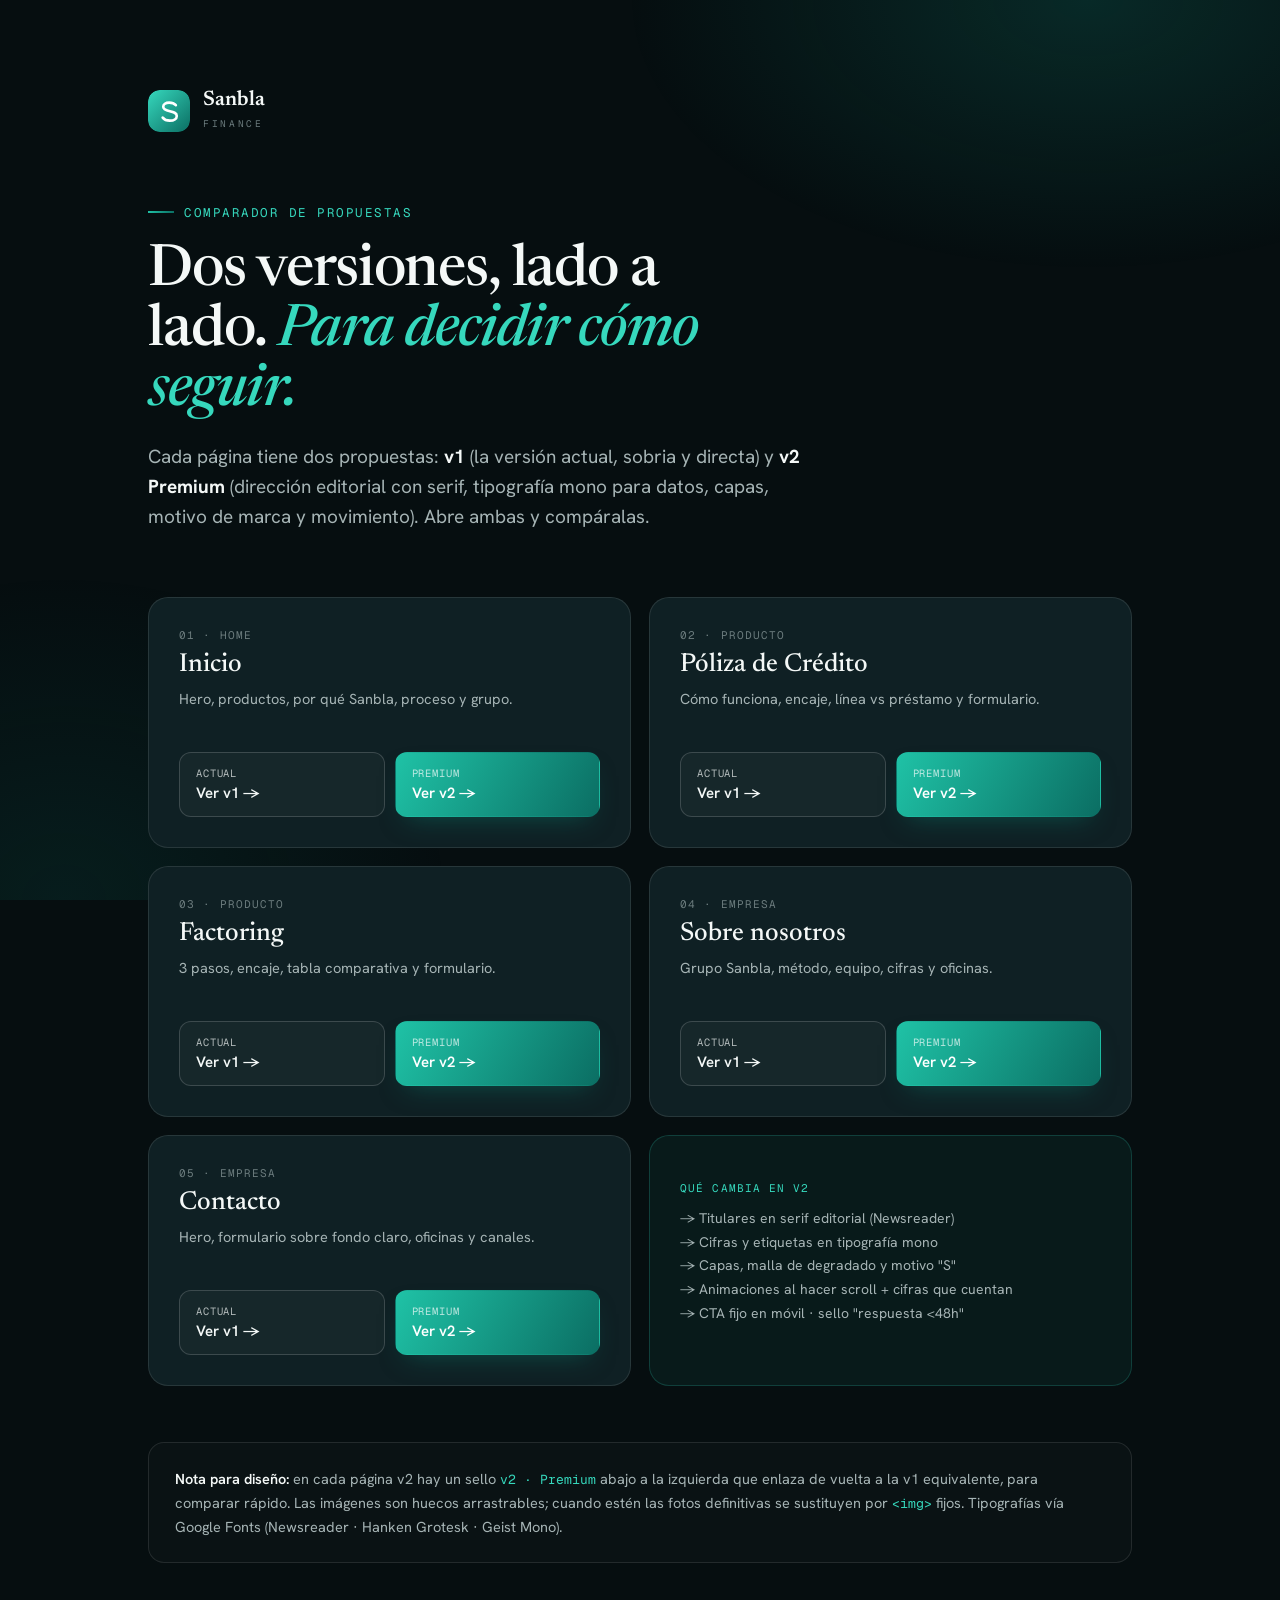
==== index.html @ 4111dd68 "Add files via upload" ====
<!DOCTYPE html>
<html lang="es">
<head>
<meta charset="UTF-8" />
<meta name="viewport" content="width=device-width, initial-scale=1.0" />
<title>Comparador · Sanbla Finance — v1 vs v2</title>
<link rel="preconnect" href="https://fonts.googleapis.com" />
<link rel="preconnect" href="https://fonts.gstatic.com" crossorigin />
<link href="https://fonts.googleapis.com/css2?family=Newsreader:ital,opsz,wght@0,6..72,400;0,6..72,500;0,6..72,600;1,6..72,500&family=Hanken+Grotesk:wght@400;500;600;700&family=Geist+Mono:wght@400;500&display=swap" rel="stylesheet" />
<style>
  :root{
    --teal-300:#36D8BD;--teal-600:#0E8C7C;--teal-700:#0B6E63;
    --ink-980:#060E10;--ink-900:#0B181B;--ink-850:#0F2024;
    --grad:linear-gradient(118deg,#1FC2A6,#0B6E63);
    --line:rgba(255,255,255,.1);--line2:rgba(255,255,255,.16);
    --on:#F4F8F7;--mut:#A6B4B5;--faint:#6B7B7D;
    --mono:"Geist Mono",ui-monospace,monospace;
    --serif:"Newsreader",Georgia,serif;
    --body:"Hanken Grotesk",system-ui,sans-serif;
  }
  *{box-sizing:border-box;}
  body{margin:0;background:var(--ink-980);color:var(--on);font-family:var(--body);-webkit-font-smoothing:antialiased;min-height:100vh;}
  .bg{position:fixed;inset:0;z-index:0;pointer-events:none;background:radial-gradient(60% 50% at 85% 0%,rgba(18,168,146,.18),transparent 60%),radial-gradient(50% 60% at 5% 100%,rgba(11,110,99,.16),transparent 60%);}
  .wrap{position:relative;z-index:1;max-width:1080px;margin:0 auto;padding:clamp(40px,7vw,96px) clamp(20px,5vw,48px);}
  .top{display:flex;align-items:center;gap:13px;}
  .mark{width:42px;height:42px;border-radius:12px;}
  .brand b{font-family:var(--serif);font-weight:600;font-size:21px;display:block;line-height:1;}
  .brand span{font-family:var(--mono);font-size:9.5px;letter-spacing:.28em;text-transform:uppercase;color:var(--faint);}
  .kick{font-family:var(--mono);font-size:12.5px;letter-spacing:.12em;text-transform:uppercase;color:var(--teal-300);margin-top:clamp(40px,6vw,72px);display:inline-flex;align-items:center;gap:10px;}
  .kick::before{content:"";width:26px;height:1.5px;background:var(--grad);}
  h1{font-family:var(--serif);font-weight:500;font-size:clamp(34px,5.4vw,58px);line-height:1.04;letter-spacing:-.02em;margin:20px 0 0;max-width:18ch;}
  h1 em{font-style:italic;color:var(--teal-300);}
  .lede{color:var(--mut);font-size:19px;margin-top:20px;max-width:60ch;line-height:1.6;}
  .grid{margin-top:clamp(40px,6vw,64px);display:grid;grid-template-columns:repeat(2,1fr);gap:18px;}
  .card{background:var(--ink-850);border:1px solid var(--line);border-radius:20px;padding:30px;transition:border-color .2s ease,transform .2s ease;}
  .card:hover{border-color:rgba(54,216,189,.4);transform:translateY(-3px);}
  .card .pg{font-family:var(--mono);font-size:11px;letter-spacing:.1em;text-transform:uppercase;color:var(--faint);}
  .card h2{font-family:var(--serif);font-weight:500;font-size:26px;margin:10px 0 0;}
  .card p{color:var(--mut);font-size:14.5px;margin-top:10px;line-height:1.5;min-height:42px;}
  .links{display:flex;gap:10px;margin-top:22px;}
  .lk{flex:1;display:flex;flex-direction:column;gap:3px;padding:13px 16px;border-radius:12px;text-decoration:none;border:1px solid var(--line2);transition:all .18s ease;}
  .lk small{font-family:var(--mono);font-size:10.5px;letter-spacing:.08em;text-transform:uppercase;opacity:.7;}
  .lk b{font-size:15px;font-weight:600;}
  .lk.v1{background:rgba(255,255,255,.03);color:var(--on);}
  .lk.v1:hover{background:rgba(255,255,255,.08);border-color:rgba(255,255,255,.3);}
  .lk.v2{background:var(--grad);color:#fff;border-color:transparent;box-shadow:0 12px 26px -12px rgba(11,110,99,.6);}
  .lk.v2:hover{transform:translateY(-2px);box-shadow:0 18px 34px -12px rgba(11,110,99,.7);}
  .note{margin-top:clamp(36px,5vw,56px);padding:24px 26px;border:1px solid var(--line);border-radius:16px;background:rgba(255,255,255,.02);color:var(--mut);font-size:14.5px;line-height:1.65;}
  .note b{color:var(--on);font-weight:600;}
  .note .mono{font-family:var(--mono);color:var(--teal-300);font-size:13px;}
  @media(max-width:680px){.grid{grid-template-columns:1fr;}}
</style>
</head>
<body>
<div class="bg"></div>
<div class="wrap">
  <div class="top">
    <svg class="mark" viewBox="0 0 40 40" aria-hidden="true"><defs><linearGradient id="lg" x1="0" y1="0" x2="1" y2="1"><stop offset="0" stop-color="#36D8BD"/><stop offset="1" stop-color="#0B6E63"/></linearGradient></defs><rect width="40" height="40" rx="11" fill="url(#lg)"/><path d="M26.5 14.5C25 12.8 22.7 12 20.2 12c-3.4 0-5.7 1.6-5.7 4 0 5.6 12.9 2.8 12.9 8.7 0 2.7-2.7 4.5-6.6 4.5-2.9 0-5.4-1-6.8-2.9" fill="none" stroke="#fff" stroke-width="2.5" stroke-linecap="round" stroke-linejoin="round"/></svg>
    <span class="brand"><b>Sanbla</b><span>Finance</span></span>
  </div>

  <span class="kick">Comparador de propuestas</span>
  <h1>Dos versiones, lado a lado. <em>Para decidir cómo seguir.</em></h1>
  <p class="lede">Cada página tiene dos propuestas: <b style="color:var(--on)">v1</b> (la versión actual, sobria y directa) y <b style="color:var(--on)">v2 Premium</b> (dirección editorial con serif, tipografía mono para datos, capas, motivo de marca y movimiento). Abre ambas y compáralas.</p>

  <div class="grid">
    <div class="card">
      <div class="pg">01 · Home</div>
      <h2>Inicio</h2>
      <p>Hero, productos, por qué Sanbla, proceso y grupo.</p>
      <div class="links"><a class="lk v1" href="Inicio.html"><small>Actual</small><b>Ver v1 →</b></a><a class="lk v2" href="Inicio-v2.html"><small>Premium</small><b>Ver v2 →</b></a></div>
    </div>
    <div class="card">
      <div class="pg">02 · Producto</div>
      <h2>Póliza de Crédito</h2>
      <p>Cómo funciona, encaje, línea vs préstamo y formulario.</p>
      <div class="links"><a class="lk v1" href="Poliza.html"><small>Actual</small><b>Ver v1 →</b></a><a class="lk v2" href="Poliza-v2.html"><small>Premium</small><b>Ver v2 →</b></a></div>
    </div>
    <div class="card">
      <div class="pg">03 · Producto</div>
      <h2>Factoring</h2>
      <p>3 pasos, encaje, tabla comparativa y formulario.</p>
      <div class="links"><a class="lk v1" href="Factoring.html"><small>Actual</small><b>Ver v1 →</b></a><a class="lk v2" href="Factoring-v2.html"><small>Premium</small><b>Ver v2 →</b></a></div>
    </div>
    <div class="card">
      <div class="pg">04 · Empresa</div>
      <h2>Sobre nosotros</h2>
      <p>Grupo Sanbla, método, equipo, cifras y oficinas.</p>
      <div class="links"><a class="lk v1" href="Sobre-nosotros.html"><small>Actual</small><b>Ver v1 →</b></a><a class="lk v2" href="Sobre-nosotros-v2.html"><small>Premium</small><b>Ver v2 →</b></a></div>
    </div>
    <div class="card">
      <div class="pg">05 · Empresa</div>
      <h2>Contacto</h2>
      <p>Hero, formulario sobre fondo claro, oficinas y canales.</p>
      <div class="links"><a class="lk v1" href="Contacto.html"><small>Actual</small><b>Ver v1 →</b></a><a class="lk v2" href="Contacto-v2.html"><small>Premium</small><b>Ver v2 →</b></a></div>
    </div>
    <div class="card" style="display:flex;flex-direction:column;justify-content:center;background:rgba(54,216,189,.06);border-color:rgba(54,216,189,.2);">
      <div class="pg" style="color:var(--teal-300);">Qué cambia en v2</div>
      <p style="color:var(--mut);font-size:14px;line-height:1.7;margin-top:12px;min-height:0;">→ Titulares en serif editorial (Newsreader)<br/>→ Cifras y etiquetas en tipografía mono<br/>→ Capas, malla de degradado y motivo "S"<br/>→ Animaciones al hacer scroll + cifras que cuentan<br/>→ CTA fijo en móvil · sello "respuesta &lt;48h"</p>
    </div>
  </div>

  <div class="note">
    <b>Nota para diseño:</b> en cada página v2 hay un sello <span class="mono">v2 · Premium</span> abajo a la izquierda que enlaza de vuelta a la v1 equivalente, para comparar rápido. Las imágenes son huecos arrastrables; cuando estén las fotos definitivas se sustituyen por <span class="mono">&lt;img&gt;</span> fijos. Tipografías vía Google Fonts (Newsreader · Hanken Grotesk · Geist Mono).
  </div>
</div>
</body>
</html>
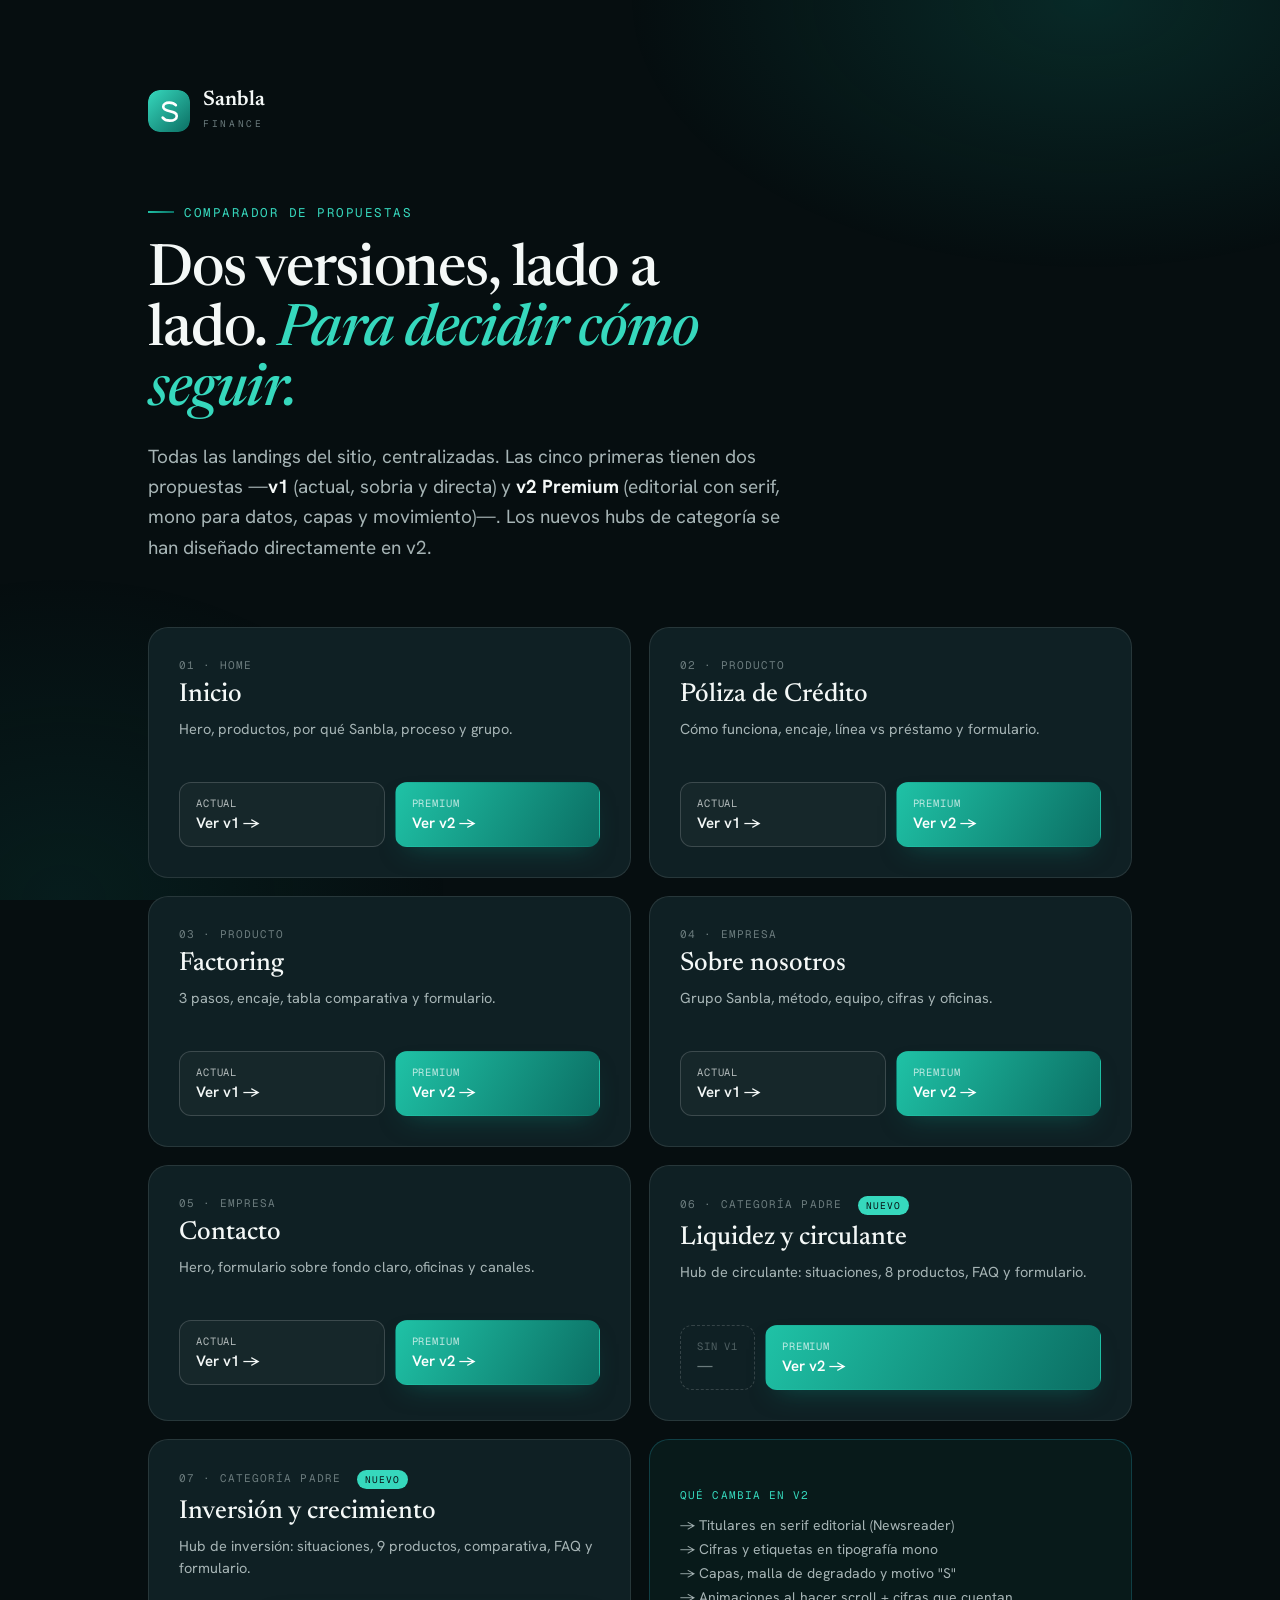
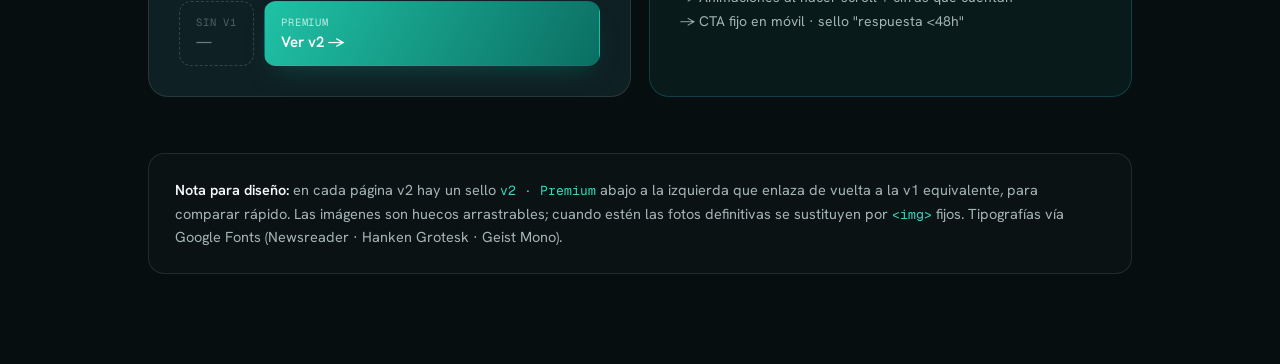
==== commit c4f2a061: "Add files via upload" ====
--- a/index.html
+++ b/index.html
@@ -45,6 +45,9 @@
   .lk.v1:hover{background:rgba(255,255,255,.08);border-color:rgba(255,255,255,.3);}
   .lk.v2{background:var(--grad);color:#fff;border-color:transparent;box-shadow:0 12px 26px -12px rgba(11,110,99,.6);}
   .lk.v2:hover{transform:translateY(-2px);box-shadow:0 18px 34px -12px rgba(11,110,99,.7);}
+  .lk.na{flex:0 0 auto;background:transparent;color:var(--faint);border-style:dashed;cursor:default;}
+  .lk.na:hover{transform:none;background:transparent;}
+  .tag-new{display:inline-block;font-family:var(--mono);font-size:9.5px;letter-spacing:.1em;text-transform:uppercase;color:#081214;background:var(--teal-300);padding:3px 8px;border-radius:999px;margin-left:8px;vertical-align:middle;}
   .note{margin-top:clamp(36px,5vw,56px);padding:24px 26px;border:1px solid var(--line);border-radius:16px;background:rgba(255,255,255,.02);color:var(--mut);font-size:14.5px;line-height:1.65;}
   .note b{color:var(--on);font-weight:600;}
   .note .mono{font-family:var(--mono);color:var(--teal-300);font-size:13px;}
@@ -61,7 +64,7 @@
 
   <span class="kick">Comparador de propuestas</span>
   <h1>Dos versiones, lado a lado. <em>Para decidir cómo seguir.</em></h1>
-  <p class="lede">Cada página tiene dos propuestas: <b style="color:var(--on)">v1</b> (la versión actual, sobria y directa) y <b style="color:var(--on)">v2 Premium</b> (dirección editorial con serif, tipografía mono para datos, capas, motivo de marca y movimiento). Abre ambas y compáralas.</p>
+  <p class="lede">Todas las landings del sitio, centralizadas. Las cinco primeras tienen dos propuestas —<b style="color:var(--on)">v1</b> (actual, sobria y directa) y <b style="color:var(--on)">v2 Premium</b> (editorial con serif, mono para datos, capas y movimiento)—. Los nuevos hubs de categoría se han diseñado directamente en v2.</p>
 
   <div class="grid">
     <div class="card">
@@ -94,7 +97,19 @@
       <p>Hero, formulario sobre fondo claro, oficinas y canales.</p>
       <div class="links"><a class="lk v1" href="Contacto.html"><small>Actual</small><b>Ver v1 →</b></a><a class="lk v2" href="Contacto-v2.html"><small>Premium</small><b>Ver v2 →</b></a></div>
     </div>
-    <div class="card" style="display:flex;flex-direction:column;justify-content:center;background:rgba(54,216,189,.06);border-color:rgba(54,216,189,.2);">
+    <div class="card">
+      <div class="pg">06 · Categoría padre <span class="tag-new">Nuevo</span></div>
+      <h2>Liquidez y circulante</h2>
+      <p>Hub de circulante: situaciones, 8 productos, FAQ y formulario.</p>
+      <div class="links"><span class="lk na"><small>Sin v1</small><b>—</b></span><a class="lk v2" href="Liquidez-v2.html"><small>Premium</small><b>Ver v2 →</b></a></div>
+    </div>
+    <div class="card">
+      <div class="pg">07 · Categoría padre <span class="tag-new">Nuevo</span></div>
+      <h2>Inversión y crecimiento</h2>
+      <p>Hub de inversión: situaciones, 9 productos, comparativa, FAQ y formulario.</p>
+      <div class="links"><span class="lk na"><small>Sin v1</small><b>—</b></span><a class="lk v2" href="Inversion-v2.html"><small>Premium</small><b>Ver v2 →</b></a></div>
+    </div>
+    <div class="card" style="display:flex;flex-direction:column;justify-content:center;background:rgba(54,216,189,.06);border-color:rgba(54,216,239,.2);">
       <div class="pg" style="color:var(--teal-300);">Qué cambia en v2</div>
       <p style="color:var(--mut);font-size:14px;line-height:1.7;margin-top:12px;min-height:0;">→ Titulares en serif editorial (Newsreader)<br/>→ Cifras y etiquetas en tipografía mono<br/>→ Capas, malla de degradado y motivo "S"<br/>→ Animaciones al hacer scroll + cifras que cuentan<br/>→ CTA fijo en móvil · sello "respuesta &lt;48h"</p>
     </div>
@@ -104,5 +119,9 @@
     <b>Nota para diseño:</b> en cada página v2 hay un sello <span class="mono">v2 · Premium</span> abajo a la izquierda que enlaza de vuelta a la v1 equivalente, para comparar rápido. Las imágenes son huecos arrastrables; cuando estén las fotos definitivas se sustituyen por <span class="mono">&lt;img&gt;</span> fijos. Tipografías vía Google Fonts (Newsreader · Hanken Grotesk · Geist Mono).
   </div>
 </div>
+
+<template id="__bundler_thumbnail" data-bg-color="#060E10">
+  <svg viewBox="0 0 1200 800" xmlns="http://www.w3.org/2000/svg"><defs><linearGradient id="tg" x1="0" y1="0" x2="1" y2="1"><stop offset="0" stop-color="#36D8BD"/><stop offset="1" stop-color="#0B6E63"/></linearGradient></defs><rect width="1200" height="800" fill="#060E10"/><rect x="360" y="250" width="220" height="300" rx="26" fill="none" stroke="#36D8BD" stroke-width="4" opacity="0.5"/><rect x="620" y="250" width="220" height="300" rx="26" fill="url(#tg)"/><path d="M735 360c-12-14-30-20-50-20-27 0-46 13-46 32 0 45 103 22 103 70 0 22-22 36-53 36-23 0-43-8-54-23" fill="none" stroke="#fff" stroke-width="14" stroke-linecap="round" stroke-linejoin="round"/></svg>
+</template>
 </body>
 </html>
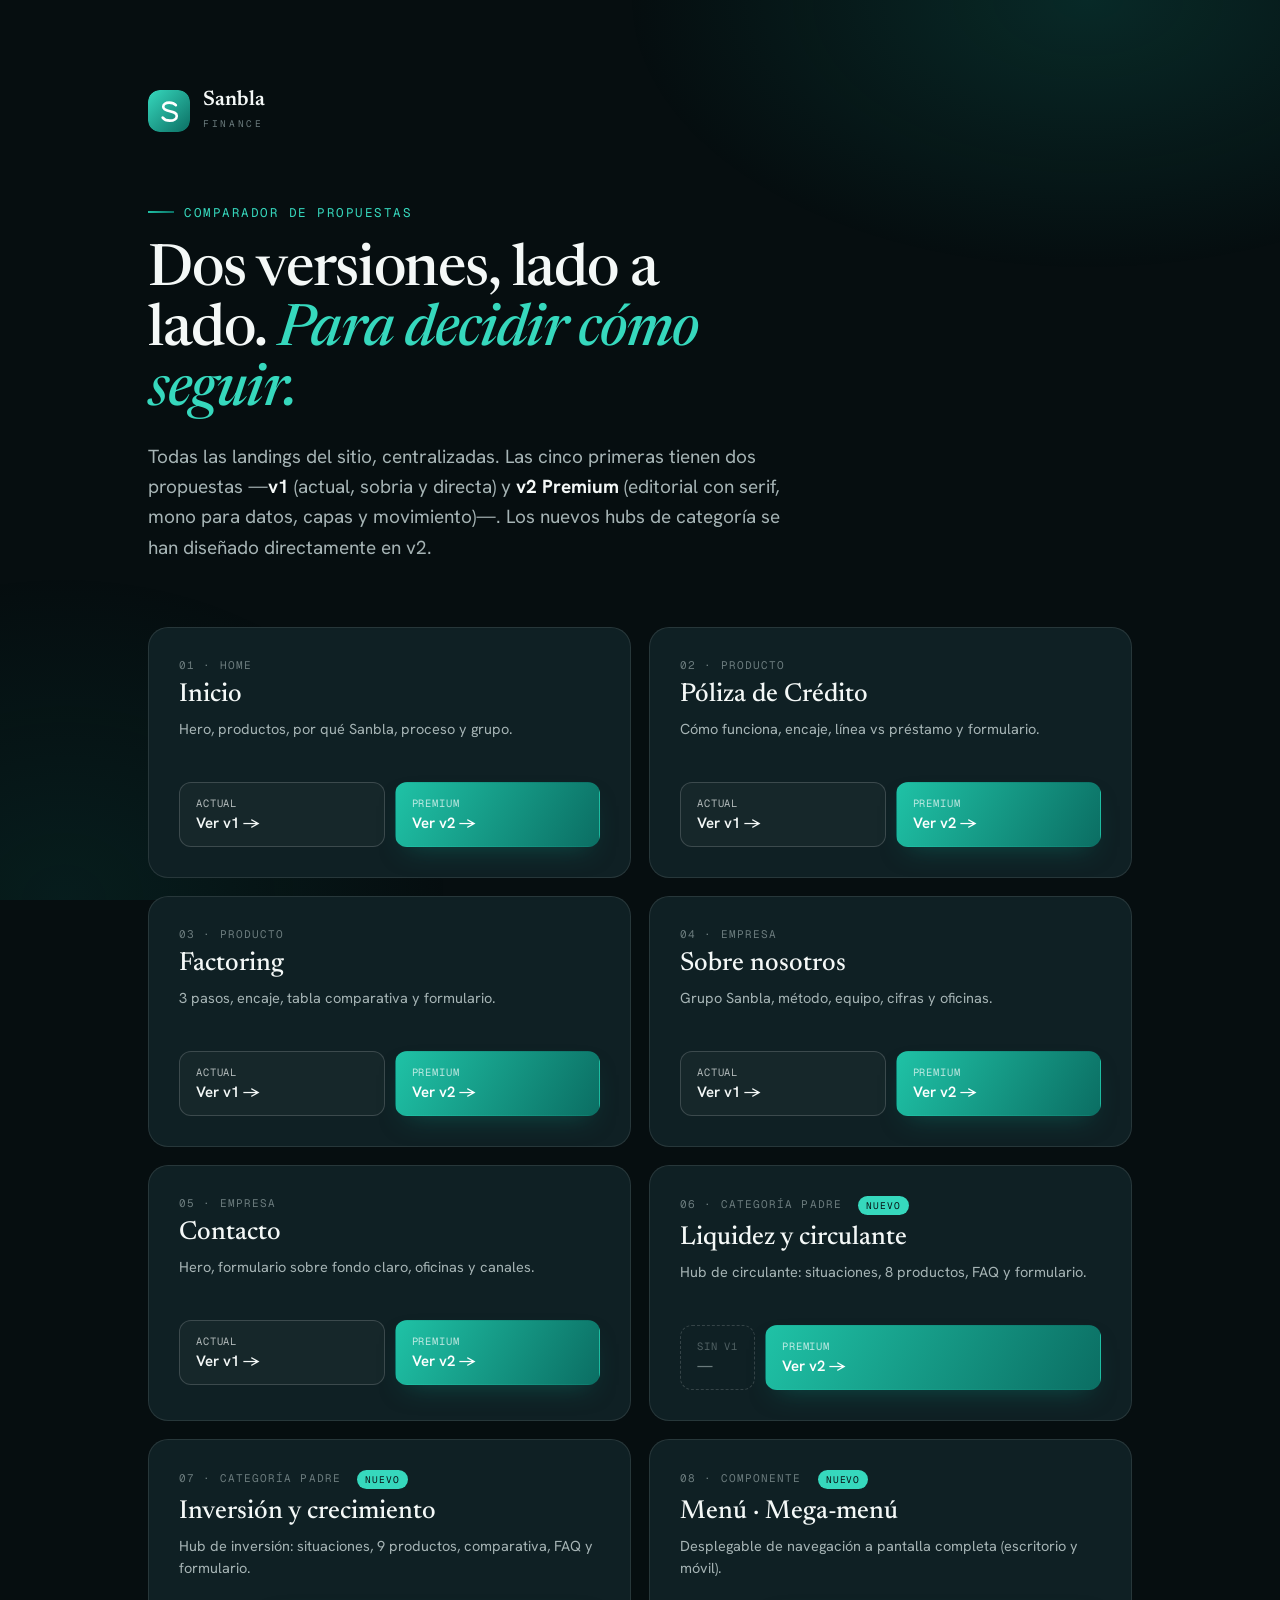
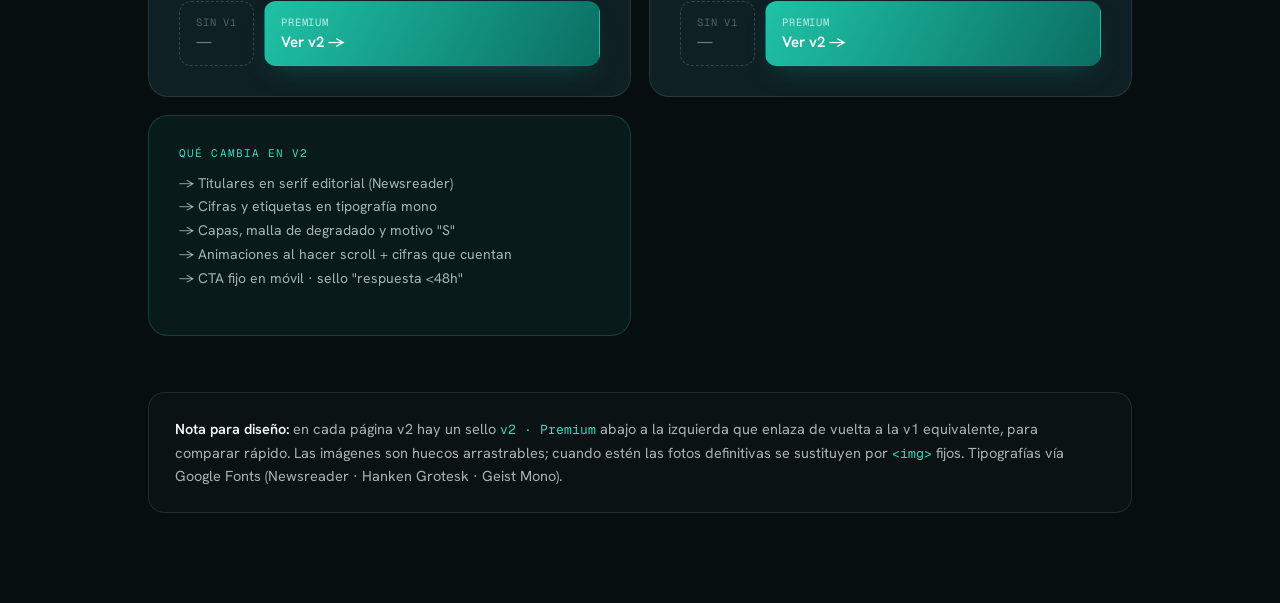
==== commit fc73a936: "Add files via upload" ====
--- a/index.html
+++ b/index.html
@@ -109,6 +109,12 @@
       <p>Hub de inversión: situaciones, 9 productos, comparativa, FAQ y formulario.</p>
       <div class="links"><span class="lk na"><small>Sin v1</small><b>—</b></span><a class="lk v2" href="Inversion-v2.html"><small>Premium</small><b>Ver v2 →</b></a></div>
     </div>
+    <div class="card">
+      <div class="pg">08 · Componente <span class="tag-new">Nuevo</span></div>
+      <h2>Menú · Mega-menú</h2>
+      <p>Desplegable de navegación a pantalla completa (escritorio y móvil).</p>
+      <div class="links"><span class="lk na"><small>Sin v1</small><b>—</b></span><a class="lk v2" href="Menu-v2.html"><small>Premium</small><b>Ver v2 →</b></a></div>
+    </div>
     <div class="card" style="display:flex;flex-direction:column;justify-content:center;background:rgba(54,216,189,.06);border-color:rgba(54,216,239,.2);">
       <div class="pg" style="color:var(--teal-300);">Qué cambia en v2</div>
       <p style="color:var(--mut);font-size:14px;line-height:1.7;margin-top:12px;min-height:0;">→ Titulares en serif editorial (Newsreader)<br/>→ Cifras y etiquetas en tipografía mono<br/>→ Capas, malla de degradado y motivo "S"<br/>→ Animaciones al hacer scroll + cifras que cuentan<br/>→ CTA fijo en móvil · sello "respuesta &lt;48h"</p>
